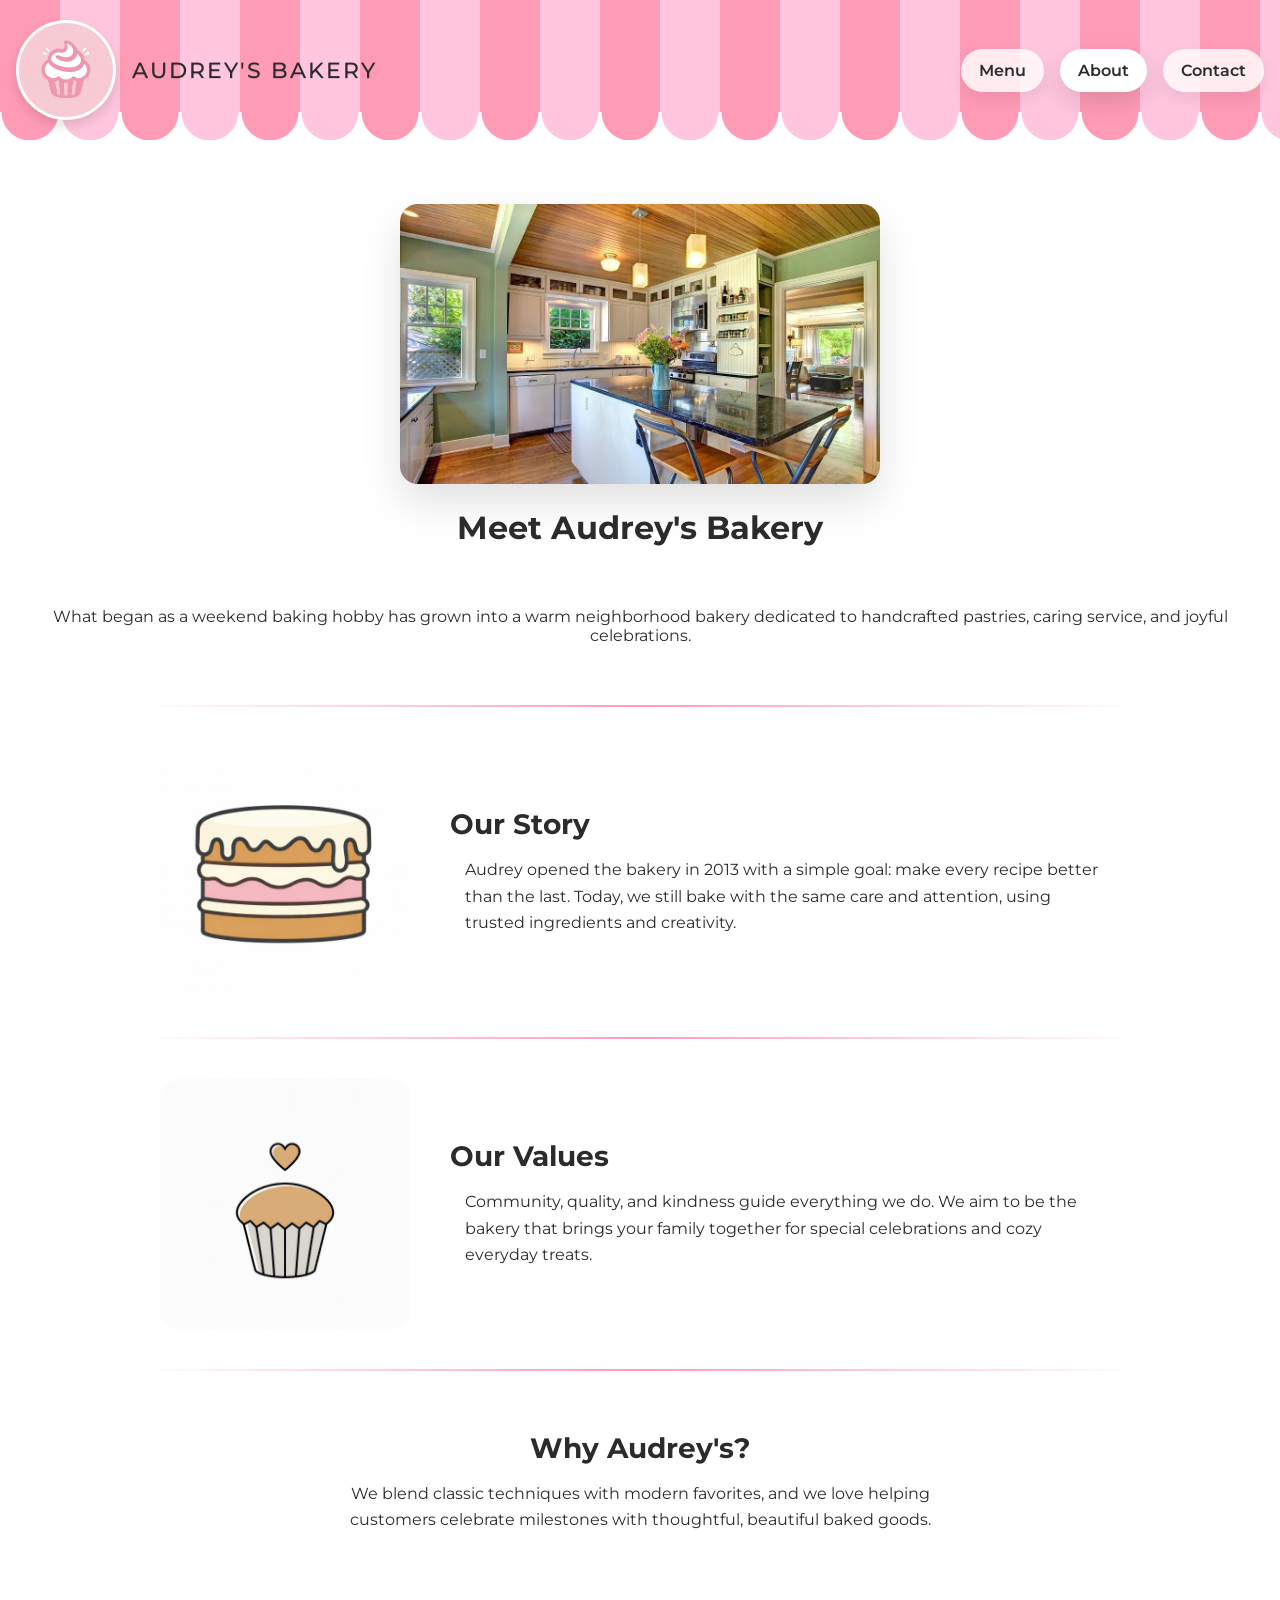
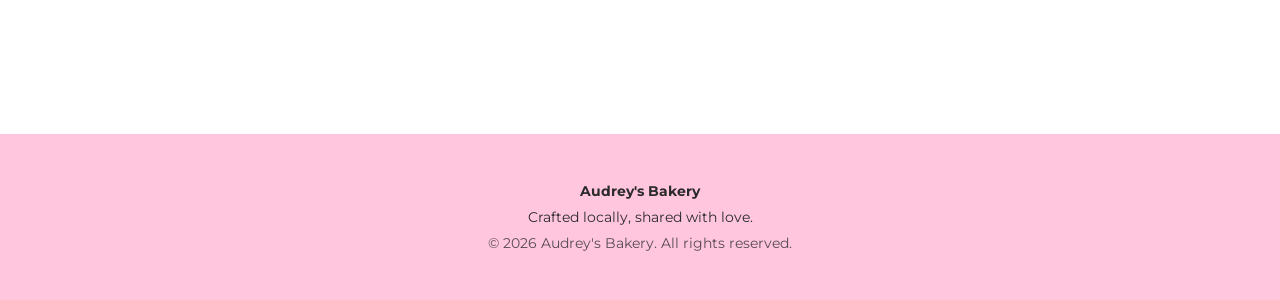
==== about.html @ 123e59bd "Deploy website to GitHub Pages" ====
<!doctype html>
<html lang="en">
<head>
    <meta charset="utf-8" />
    <meta name="viewport" content="width=device-width,initial-scale=1" />
    <title>About | Audrey's Bakery</title>
    <link rel="icon" type="image/png" href="images/logo.png">
    <link rel="preconnect" href="https://fonts.googleapis.com">
    <link rel="preconnect" href="https://fonts.gstatic.com" crossorigin>
    <link href="https://fonts.googleapis.com/css2?family=Bungee&family=Montserrat:ital,wght@0,100..900;1,100..900&display=swap" rel="stylesheet">
    <link rel="stylesheet" href="styles.css">
</head>
<body>
    <a href="index.html" class="home-button" title="Go to Home">Home</a>
    <header class="awning" role="banner" aria-label="Homepage">
        <a href="index.html" class="brand-link" aria-label="Homepage">
            <img src="images/logo-square.png" alt="Audrey's Bakery logo" class="brand-img">
            <div class="logo-text">AUDREY'S BAKERY</div>
        </a>
        <nav class="site-nav" aria-label="Primary">
            <a href="menu.html">Menu</a>
            <a href="about.html" class="active">About</a>
            <a href="contact.html">Contact</a>
        </nav>
    </header>
    <main>
        <img src="images/kitchen.webp" alt="Bakery kitchen" class="hero-image">
        <h1>Meet Audrey's Bakery</h1>
        <div class="content-section">
            <p>What began as a weekend baking hobby has grown into a warm neighborhood bakery dedicated to handcrafted pastries, caring service, and joyful celebrations.</p>
        </div>
        <div class="divider"></div>
        <div class="content-row">
            <img src="images/cake graphic.png" alt="cake">
            <div class="text-block">
                <h2>Our Story</h2>
                <p>Audrey opened the bakery in 2013 with a simple goal: make every recipe better than the last. Today, we still bake with the same care and attention, using trusted ingredients and creativity.</p>
            </div>
        </div>
        <div class="divider"></div>
        <div class="content-row">
            <img src="images/muffin graphic.png" alt="muffin">
            <div class="text-block">
                <h2>Our Values</h2>
                <p>Community, quality, and kindness guide everything we do. We aim to be the bakery that brings your family together for special celebrations and cozy everyday treats.</p>
            </div>
        </div>
        <div class="divider"></div>
        <div class="content-section text-block center-heading">
            <h2>Why Audrey's?</h2>
            <p>We blend classic techniques with modern favorites, and we love helping customers celebrate milestones with thoughtful, beautiful baked goods.</p>
        </div>
    </main>
    <footer class="footer">
        <p><strong>Audrey's Bakery</strong></p>
        <p>Crafted locally, shared with love.</p>
        <p class="small-note">© 2026 Audrey's Bakery. All rights reserved.</p>
    </footer>
</body>
</html>
---- styles.css ----
:root{
    --pink-1:#ff9bb7;
    --pink-2:#ffc6de;
    --page-bg:#ffffff;
    --text:#2b2b2b;
}
*{
    box-sizing:border-box;
}
html,body{
    margin:0;
    padding:0;
    min-height:100%;
    background:var(--page-bg);
    color:var(--text);
    font-family:'Montserrat', system-ui, -apple-system, 'Segoe UI', Roboto, 'Helvetica Neue', Arial, sans-serif;
}
img{
    display:block;
    max-width:100%;
    height:auto;
}
.awning{
    position:relative;
    display:flex;
    align-items:center;
    justify-content:space-between;
    padding:16px;
    text-decoration:none;
    color:inherit;
    min-height:140px;
    width:100%;
    overflow:visible;
    background:repeating-linear-gradient(90deg, var(--pink-1) 0 60px, var(--pink-2) 60px 120px);
    z-index:1001;
}
.awning .brand-link{
    display:flex;
    -webkit-appearance: none;
    appearance: none;
    color: var(--text) !important;
    -webkit-text-fill-color: var(--text) !important;
    -webkit-user-select: none;
    user-select: none;
    align-items:center;
    text-decoration:none;
    color:inherit;
    position:relative;
}
.home-button{
    display:none;
    background:#ffffff !important;
    color:var(--text) !important;
    -webkit-text-fill-color: var(--text) !important;
    z-index:1000;
    background:var(--pink-1);
    color:#000000;
    padding:8px 16px;
    border-radius:8px;
    text-decoration:none;
    font-weight:600;
    font-size:14px;
    transition:background 0.3s ease;
    box-shadow:0 4px 12px rgba(0,0,0,0.15);
}
.home-button:hover{
    background:var(--pink-2);
}
.awning .logo-text{
    position:static;
    margin-left:16px;
    color:#000000;
    font-weight:500;
    letter-spacing:2px;
    font-size:22px;
    text-shadow:0 1px 0 rgba(0,0,0,0.12);
    z-index:999;
    font-family:'Montserrat','Bungee',sans-serif;
    text-align:left;
}
.awning .brand-img{
    position:relative;
    width:100px;
    height:100px;
    border-radius:50%;
    object-fit:cover;
    box-shadow:0 6px 12px rgba(0,0,0,0.12);
    border:3px solid rgba(255,255,255,0.65);
    background:#ffffff;
    z-index:1000;
}
.awning::before{
    content:"";
    position:absolute;
    left:0;
    right:0;
    top:calc(100% - 28px);
    height:56px;
    pointer-events:none;
    background:radial-gradient(circle at 30px 0, transparent 28px, var(--page-bg) 29px);
    background-size:60px 56px;
    background-repeat:repeat-x;
    z-index:1;
}
.site-nav{
    display:flex;
    flex-wrap:wrap;
    align-items:center;
    justify-content:flex-end;
    gap:16px;
    margin:0;
    padding:0;
}
.site-nav a{
    display:inline-flex;
    align-items:center;
    justify-content:center;
    text-decoration:none;
    color:var(--text);
    font-weight:600;
    padding:12px 18px;
    border-radius:999px;
    background:rgba(255,255,255,0.8);
    box-shadow:0 7px 18px rgba(0,0,0,0.08);
    transition:transform 0.2s, background 0.2s, box-shadow 0.2s;
}
.site-nav a:hover,
.site-nav a:focus{
    transform:translateY(-1px);
    background:#ffffff;
}
.site-nav a.active{
    background:#ffffff;
    box-shadow:0 10px 26px rgba(0,0,0,0.12);
}
main{
    padding:40px 16px 80px;
    text-align:center;
    position:relative;
    min-height:520px;
}
.hero-image{
    width:100%;
    max-width:480px;
    height:280px;
    object-fit:cover;
    object-position:center 40%;
    border-radius:18px;
    box-shadow:0 18px 40px rgba(0,0,0,0.12);
    margin:24px auto;
}
.section-title{
    font-size:28px;
    margin:0 0 16px;
}
.content-section{
    margin:60px 0;
}
.content-row{
    display:flex;
    flex-wrap:wrap;
    align-items:center;
    justify-content:center;
    gap:40px;
    margin:0 auto;
    max-width:960px;
}
.content-row img{
    width:100%;
    max-width:250px;
    height:250px;
    border-radius:18px;
    object-fit:contain;
    object-position:center;
    box-shadow:none;
}
.galletes-image {
    object-position: center 40%;
}
.text-block{
    flex:1 1 320px;
    min-width:240px;
    text-align:left;
}
.text-block h2{
    font-size:28px;
    margin:0 0 16px;
}
section p,
.text-block p{
    font-size:16px;
    line-height:1.65;
    margin:0 auto;
    max-width:640px;
}
.center-heading{
    text-align:center;
}
.divider{
    height:2px;
    background:linear-gradient(to right, transparent, var(--pink-1), transparent);
    margin:40px auto;
    width:80%;
}
.footer{
    background:var(--pink-2);
    padding:40px 16px;
    text-align:center;
    margin-top:60px;
}
.footer p{
    margin:8px 0;
    font-size:14px;
}
.card-grid{
    display:grid;
    gap:24px;
    grid-template-columns:repeat(auto-fit, minmax(220px, 1fr));
    margin-top:20px;
}
.card{
    border-radius:20px;
    overflow:hidden;
    background:#ffffff;
    box-shadow:0 18px 35px rgba(0,0,0,0.08);
    text-align:left;
}
.card img{
    width:100%;
    height:200px;
    object-fit:cover;
}
.card-content{
    padding:24px;
}
.card-content h3{
    margin:0 0 12px;
    font-size:22px;
}
.card-content p{
    margin:0;
    font-size:15px;
    line-height:1.6;
}
.menu-list{
    max-width:760px;
    margin:0 auto;
    text-align:left;
}
.menu-toggle{
    width:100%;
    display:flex;
    align-items:center;
    justify-content:space-between;
    gap:12px;
    padding:18px 22px;
    margin:12px 0 0;
    background:#ffffff;
    border:1px solid rgba(43,43,43,0.12);
    border-radius:16px;
    font-size:18px;
    font-weight:700;
    cursor:pointer;
    transition:transform 0.2s ease, box-shadow 0.2s ease, background 0.2s ease;
}
.menu-toggle:hover,
.menu-toggle:focus{
    transform:translateY(-1px);
    box-shadow:0 12px 28px rgba(0,0,0,0.08);
    outline:none;
}
.menu-toggle .arrow{
    transition:transform 0.25s ease;
}
.menu-toggle[aria-expanded="true"] .arrow{
    transform:rotate(180deg);
}
.menu-panel{
    padding:16px 20px 22px;
    margin:0 0 16px;
    border-radius:16px;
    background:rgba(255,255,255,0.95);
    border:1px solid rgba(43,43,43,0.08);
    box-shadow:0 12px 28px rgba(0,0,0,0.04);
}
.menu-item{
    display:flex;
    justify-content:space-between;
    gap:16px;
    padding:10px 0;
    border-bottom:1px solid rgba(43,43,43,0.08);
    font-size:16px;
}
.menu-item:last-child{
    border-bottom:none;
}
.menu-item span{
    display:block;
}
.menu-panel[hidden]{
    display:none;
}

/* Additional explicit states to override mobile browser heuristics that turn tapped text blue */
.menu-toggle:active,
.menu-toggle:focus-visible,
.menu-toggle:focus{
    background:#ffffff !important;
    color:var(--text) !important;
    -webkit-text-fill-color: var(--text) !important;
}
.contact-list{
    list-style:none;
    padding:0;
    margin:20px auto 0;
    max-width:320px;
    text-align:left;
}
.contact-list li{
    margin:12px 0;
}
.contact-form{
    margin:0 auto;
    max-width:520px;
    text-align:left;
}
.contact-form label{
    display:block;
    margin:16px 0 8px;
    font-weight:700;
}
.contact-form input,
.contact-form textarea{
    width:100%;
    border:1px solid rgba(43,43,43,0.18);
    border-radius:16px;
    padding:14px 16px;
    font-size:16px;
    background:#ffffff;
}
.contact-form textarea{
    min-height:140px;
    resize:vertical;
}
.contact-form button{
    width:100%;
    margin-top:18px;
    padding:14px 16px;
    border:none;
    border-radius:16px;
    background:var(--pink-1);
    color:#000;
    font-size:16px;
    font-weight:700;
    cursor:pointer;
    transition:transform 0.2s ease, background 0.2s ease;
}
.contact-form button:hover,
.contact-form button:focus{
    transform:translateY(-1px);
    background:var(--pink-2);
}
.card-content h3{
    margin:0 0 10px;
}
.small-note{
    font-size:14px;
    opacity:0.78;
    margin-top:12px;
}
@media (max-width:720px){
    .awning{
        flex-wrap:wrap;
        align-items:flex-start;
        justify-content:center;
        gap:16px;
        padding:16px;
    }
    .awning .brand-link{
        width:100%;
        justify-content:center;
    }
    .awning .logo-text{
        margin-left:12px;
        font-size:18px;
        text-align:center;
    }
    .awning .brand-img{
        width:80px;
        height:80px;
    }
    .site-nav{
        width:100%;
        justify-content:center;
        gap:12px;
    }
    .site-nav a{
        padding:10px 14px;
        font-size:14px;
    }
    .content-row{
        flex-direction:column;
    }
    .hero-image{
        height:auto;
    }
    /* Prevent blue tap highlight / active background on mobile for dropdown buttons */
    .menu-toggle{
        -webkit-tap-highlight-color: transparent;
        tap-highlight-color: transparent;
        -webkit-touch-callout: none;
        -webkit-user-select: none;
        user-select: none;
    }
    .menu-toggle:active,
    .menu-toggle:focus{
        background:#ffffff;
    }
}
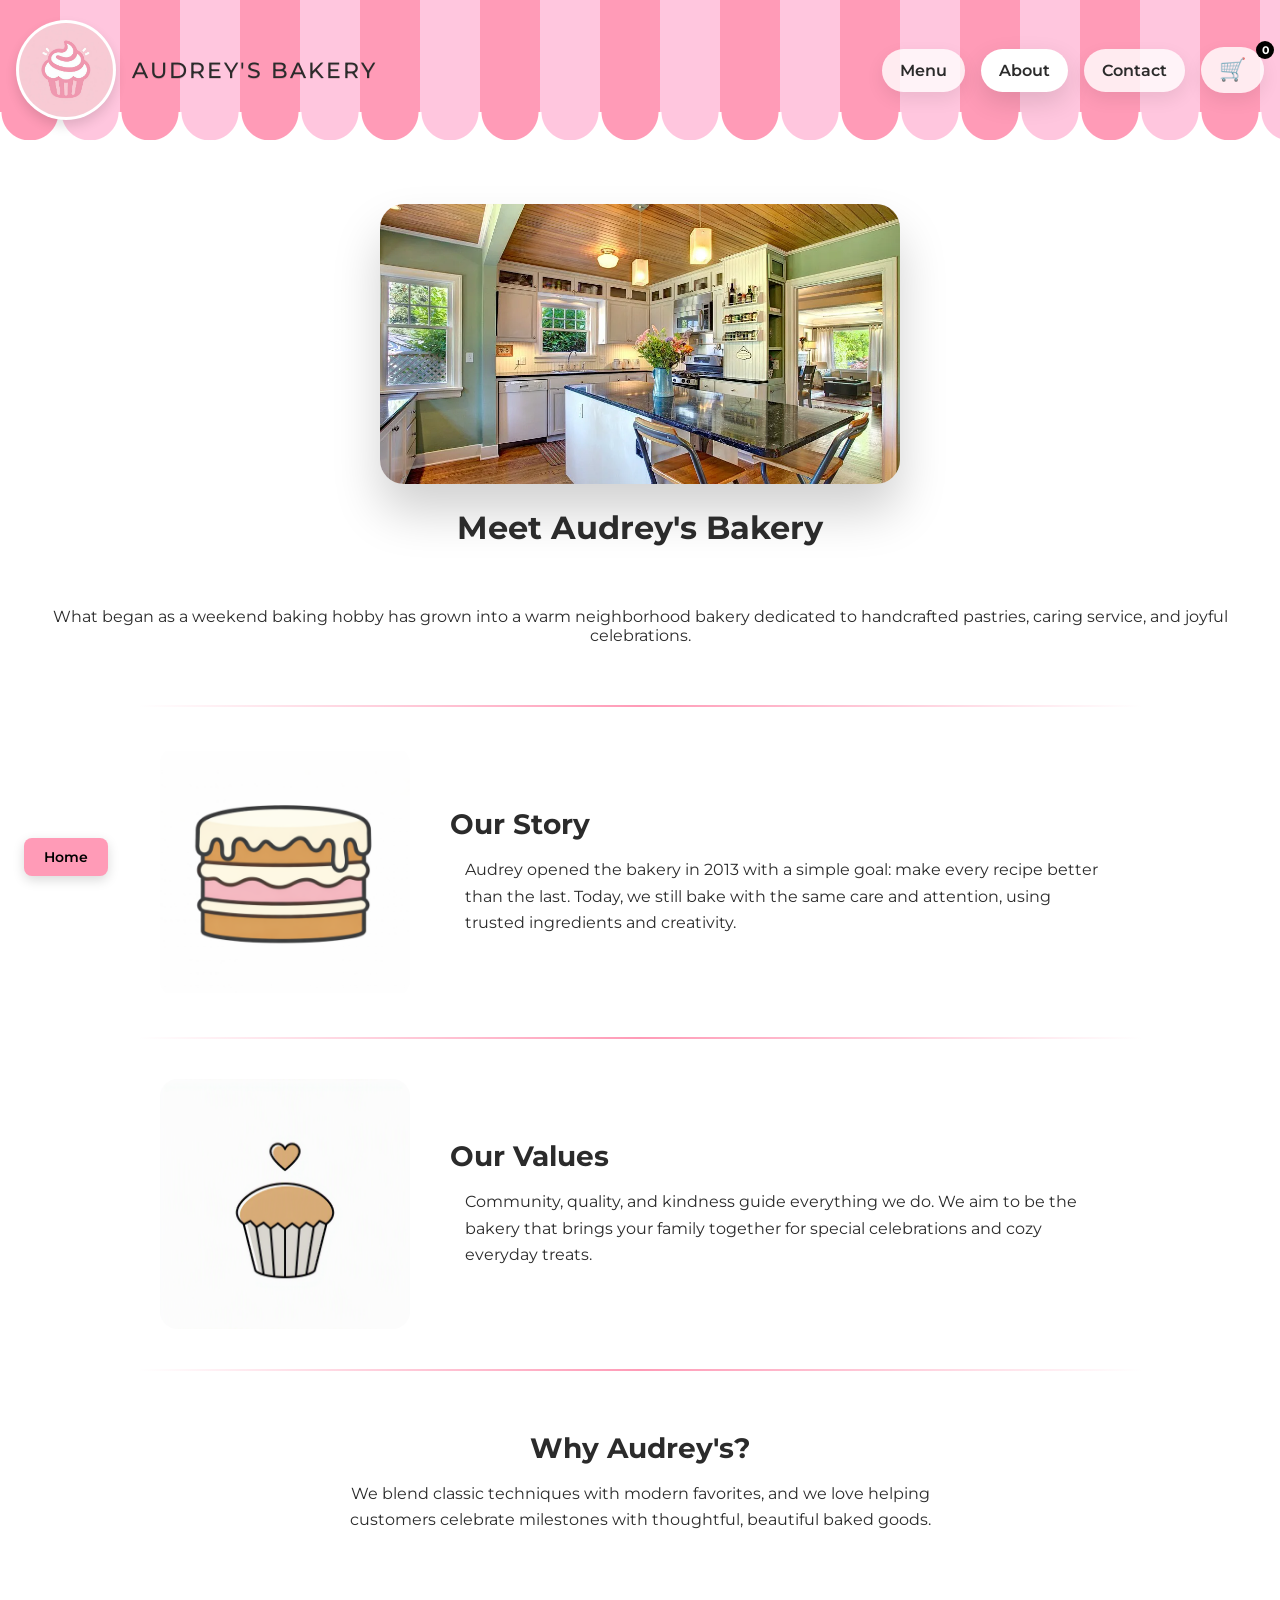
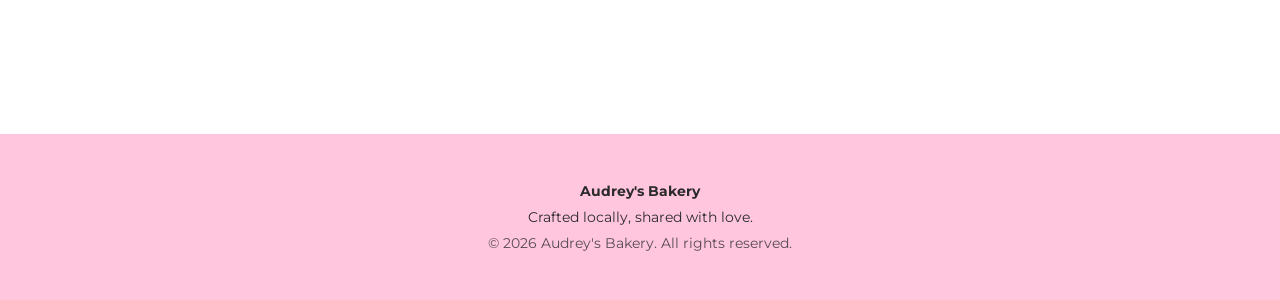
==== commit b9144f76: "cart added" ====
--- a/about.html
+++ b/about.html
@@ -4,7 +4,7 @@
     <meta charset="utf-8" />
     <meta name="viewport" content="width=device-width,initial-scale=1" />
     <title>About | Audrey's Bakery</title>
-    <link rel="icon" type="image/png" href="images/logo.png">
+    <link rel="icon" type="image/png" href="images/logo-square.png">
     <link rel="preconnect" href="https://fonts.googleapis.com">
     <link rel="preconnect" href="https://fonts.gstatic.com" crossorigin>
     <link href="https://fonts.googleapis.com/css2?family=Bungee&family=Montserrat:ital,wght@0,100..900;1,100..900&display=swap" rel="stylesheet">
@@ -21,6 +21,10 @@
             <a href="menu.html">Menu</a>
             <a href="about.html" class="active">About</a>
             <a href="contact.html">Contact</a>
+            <a href="cart.html" class="cart-nav-link">
+                <span class="cart-icon">🛒</span>
+                <span class="cart-badge" id="cartBadge">0</span>
+            </a>
         </nav>
     </header>
     <main>
@@ -56,5 +60,15 @@
         <p>Crafted locally, shared with love.</p>
         <p class="small-note">© 2026 Audrey's Bakery. All rights reserved.</p>
     </footer>
+
+    <script>
+        (function() {
+            var cart = JSON.parse(localStorage.getItem('bakeryCart') || '{}');
+            var total = 0;
+            Object.keys(cart).forEach(function(k) { total += cart[k]; });
+            var badge = document.getElementById('cartBadge');
+            if (badge) badge.textContent = total;
+        })();
+    </script>
 </body>
 </html>
--- a/styles.css
+++ b/styles.css
@@ -11,6 +11,8 @@
     margin:0;
     padding:0;
     min-height:100%;
+    width:100%;
+    overflow-x:hidden;
     background:var(--page-bg);
     color:var(--text);
     font-family:'Montserrat', system-ui, -apple-system, 'Segoe UI', Roboto, 'Helvetica Neue', Arial, sans-serif;
@@ -48,14 +50,13 @@
     position:relative;
 }
 .home-button{
-    display:none;
-    background:#ffffff !important;
-    color:var(--text) !important;
-    -webkit-text-fill-color: var(--text) !important;
+    position:fixed;
+    bottom:24px;
+    left:24px;
     z-index:1000;
     background:var(--pink-1);
     color:#000000;
-    padding:8px 16px;
+    padding:10px 20px;
     border-radius:8px;
     text-decoration:none;
     font-weight:600;
@@ -134,7 +135,7 @@
     box-shadow:0 10px 26px rgba(0,0,0,0.12);
 }
 main{
-    padding:40px 16px 80px;
+    padding:40px 12px 80px;
     text-align:center;
     position:relative;
     min-height:520px;
@@ -242,63 +243,237 @@
     font-size:15px;
     line-height:1.6;
 }
-.menu-list{
-    max-width:760px;
+.menu-graph{
+    display:grid;
+    gap:28px;
+    max-width:1000px;
     margin:0 auto;
-    text-align:left;
-}
-.menu-toggle{
-    width:100%;
-    display:flex;
-    align-items:center;
-    justify-content:space-between;
-    gap:12px;
-    padding:18px 22px;
-    margin:12px 0 0;
-    background:#ffffff;
-    border:1px solid rgba(43,43,43,0.12);
-    border-radius:16px;
-    font-size:18px;
-    font-weight:700;
+    padding:0 8px;
+}
+.menu-group{
+    position:relative;
+}
+.group-card{
+    position:relative;
+    padding:28px 22px;
+    border-radius:34px;
+    border:1px solid rgba(43,43,43,0.08);
+    box-shadow:0 22px 48px rgba(0,0,0,0.08);
+    color:#1f1f1f;
+    width:calc(100% - 56px);
+    max-width:1000px;
+    margin:0 auto;
+}
+.group-card--cookies{
+    background:linear-gradient(135deg, rgba(255,155,183,0.22), rgba(255,198,222,0.4));
+    border-color:rgba(255,155,183,0.35);
+}
+.group-card--pastries{
+    background:linear-gradient(135deg, rgba(255,223,143,0.22), rgba(255,245,200,0.45));
+    border-color:rgba(255,184,86,0.35);
+}
+.group-card--seasonal{
+    background:linear-gradient(135deg, rgba(179,217,255,0.22), rgba(226,239,255,0.5));
+    border-color:rgba(118,170,255,0.35);
+}
+.group-card::after{
+    content:"";
+    position:absolute;
+    top:38px;
+    right:-18px;
+    width:26px;
+    height:26px;
+    background:radial-gradient(circle, rgba(255,255,255,0.6) 0%, rgba(255,255,255,0) 68%);
+    border-radius:50%;
+    pointer-events:none;
+}
+.group-header{
+    display:flex;
+    justify-content:center;
+    margin-bottom:18px;
+}
+.group-badge{
+    display:inline-flex;
+    justify-content:center;
+    align-items:center;
+    padding:12px 20px;
+    border-radius:999px;
+    background:rgba(255,255,255,0.92);
+    color:#000;
+    font-size:1.05rem;
+    font-weight:800;
+    letter-spacing:0.06em;
+    margin:0;
+    width:auto;
+    outline:none;
+
+}
+.slide-btn{
+    position:absolute;
+    top:50%;
+    width:52px;
+    height:52px;
+    border:none;
+    background:transparent;
+    color:#2b2b2b;
+    font-size:1.6rem;
     cursor:pointer;
-    transition:transform 0.2s ease, box-shadow 0.2s ease, background 0.2s ease;
-}
-.menu-toggle:hover,
-.menu-toggle:focus{
-    transform:translateY(-1px);
-    box-shadow:0 12px 28px rgba(0,0,0,0.08);
-    outline:none;
-}
-.menu-toggle .arrow{
-    transition:transform 0.25s ease;
-}
-.menu-toggle[aria-expanded="true"] .arrow{
-    transform:rotate(180deg);
-}
-.menu-panel{
-    padding:16px 20px 22px;
-    margin:0 0 16px;
-    border-radius:16px;
+    transition:transform 0.2s ease;
+    box-shadow:none;
+    transform:translateY(-50%);
+    z-index:2;
+}
+.slide-btn:hover,
+.slide-btn:focus{
+    transform:translateY(-50%) scale(1.05);
+    background:transparent;
+}
+.slide-btn--prev{
+    left:15px;
+}
+.slide-btn--next{
+    right:-15px;
+}
+.item-viewer{
+    position:relative;
+    overflow:visible;
+    width:100%;
+    max-width:none;
+    margin:0 auto;
+    padding:0 70px;
+    box-sizing:border-box;
+}
+.item-window{
+    overflow:hidden;
+    width:100%;
+    max-width:none;
+    margin:0 auto;
+    touch-action: pan-y;
+}
+.item-list{
+    display:flex;
+    gap:14px;
+    justify-content:flex-start;
+    transition:transform 0.4s ease;
+    will-change:transform;
+}
+.item-card{
+    flex:0 0 230px;
+    display:grid;
+    gap:14px;
+    align-items:start;
+    justify-items:center;
+    padding:0 0 20px;
+    min-height:220px;
+    border-radius:28px;
     background:rgba(255,255,255,0.95);
     border:1px solid rgba(43,43,43,0.08);
-    box-shadow:0 12px 28px rgba(0,0,0,0.04);
-}
-.menu-item{
-    display:flex;
-    justify-content:space-between;
-    gap:16px;
-    padding:10px 0;
-    border-bottom:1px solid rgba(43,43,43,0.08);
+    box-shadow:0 12px 26px rgba(0,0,0,0.05);
+    text-align:center;
+    overflow:hidden;
+    cursor:pointer;
+    transition:transform 0.2s ease, box-shadow 0.2s ease;
+}
+.item-card:hover{
+    transform:translateY(-4px);
+    box-shadow:0 16px 36px rgba(0,0,0,0.1);
+}
+.item-card__order-btn{
+    display:inline-block;
+    padding:8px 20px;
+    border-radius:12px;
+    background:var(--pink-1);
+    color:#000;
+    font-size:13px;
+    font-weight:700;
+    text-decoration:none;
+    transition:transform 0.2s ease, background 0.2s ease;
+    margin-bottom:4px;
+}
+.item-card__order-btn:hover,
+.item-card__order-btn:focus{
+    transform:translateY(-1px);
+    background:var(--pink-2);
+}
+.readonly-field{
+    background:#f5f0f3;
+    cursor:default;
+}
+.item-logo{
+    width:100%;
+    margin:0;
+    height:160px;
+    object-fit:cover;
+    object-position:center top;
+    border-radius:28px 28px 0 0;
+}
+.item-logo--sugar{
+    object-position:center 36%;
+}
+.item-logo--donuts{
+    object-position:center 60%;
+}
+.item-logo--bundt{
+    object-position:center 60%;
+}
+.item-logo--muffins{
+    object-position:right 50%;
+}
+.item-logo--cheesecake{
+    object-position:center 60%;
+}
+.item-logo--bananabread{
+    object-position:center 60%;
+}
+.item-logo--minipies{
+    object-position:center 30%;
+}
+.item-logo--pizzelles{
+    object-position:center 60%;
+}
+.item-logo--galletes{
+    object-position:center 60%;
+}
+.item-logo--cakepops{
+    object-position:center 60%;
+}
+.item-logo--lemoncrinkle{
+    object-position:center 60%;
+}
+.item-name{
+    font-weight:500;
     font-size:16px;
-}
-.menu-item:last-child{
-    border-bottom:none;
-}
-.menu-item span{
-    display:block;
-}
-.menu-panel[hidden]{
-    display:none;
+    line-height:1.4;
+    max-width:180px;
+    padding:0 6px;
+}
+@media (max-width:920px){
+    .menu-group{
+        grid-template-columns:1fr;
+    }
+    .menu-group::before{
+        display:none;
+    }
+    .menu-graph{
+        max-width:800px;
+    }
+    .group-card{
+        width:calc(100% - 48px);
+        max-width:800px;
+        padding:24px 18px;
+    }
+    .group-card::after{
+        display:none;
+    }
+    .item-viewer{
+        padding:0 50px;
+    }
+    .slide-btn--prev{
+        left:-30px;
+    }
+    .slide-btn--next{
+        right:-30px;
+    }
 }
 
 /* Additional explicit states to override mobile browser heuristics that turn tapped text blue */
@@ -360,6 +535,155 @@
     transform:translateY(-1px);
     background:var(--pink-2);
 }
+.menu-link-button{
+    display:inline-block;
+    margin-top:16px;
+    padding:14px 32px;
+    border-radius:16px;
+    background:var(--pink-1);
+    color:#000;
+    font-size:16px;
+    font-weight:700;
+    text-decoration:none;
+    transition:transform 0.2s ease, background 0.2s ease;
+}
+.menu-link-button:hover,
+.menu-link-button:focus{
+    transform:translateY(-1px);
+    background:var(--pink-2);
+}
+.card-content h3{
+    margin:0 0 10px;
+}
+.hero-banner{
+    display:grid;
+    grid-template-columns:minmax(0,1fr) minmax(320px,540px);
+    align-items:center;
+    gap:40px;
+    max-width:1120px;
+    margin:0 auto 48px;
+    padding:24px 0;
+    position:relative;
+}
+.hero-banner::before{
+    content:"";
+    position:absolute;
+    width:420px;
+    height:420px;
+    border-radius:50%;
+    background:radial-gradient(circle, rgba(255,155,183,0.24), rgba(255,198,222,0.02));
+    top:-80px;
+    right:-120px;
+    pointer-events:none;
+    z-index:0;
+}
+.hero-copy{
+    position:relative;
+    z-index:1;
+    text-align:left;
+}
+.eyebrow{
+    display:inline-flex;
+    padding:10px 16px;
+    border-radius:999px;
+    background:rgba(255,155,183,0.18);
+    color:#1f1f1f;
+    font-weight:800;
+    letter-spacing:0.16em;
+    text-transform:uppercase;
+    font-size:0.78rem;
+    margin-bottom:20px;
+}
+.hero-copy h1{
+    margin:0 0 24px;
+    font-size:clamp(3.2rem, 5vw, 4.8rem);
+    line-height:0.95;
+    letter-spacing:0.16em;
+    max-width:11ch;
+}
+.hero-text{
+    margin:0 0 28px;
+    font-size:1.05rem;
+    line-height:1.8;
+    color:#3b3b3b;
+    max-width:560px;
+}
+.hero-actions{
+    display:flex;
+    flex-wrap:wrap;
+    gap:16px;
+    align-items:center;
+}
+.hero-button{
+    display:inline-flex;
+    align-items:center;
+    justify-content:center;
+    padding:16px 24px;
+    border-radius:999px;
+    background:var(--pink-1);
+    color:#000;
+    font-weight:700;
+    text-decoration:none;
+    box-shadow:0 20px 50px rgba(255,155,183,0.18);
+    transition:transform 0.2s ease, background 0.2s ease;
+}
+.hero-button:hover,
+.hero-button:focus{
+    transform:translateY(-2px);
+    background:var(--pink-2);
+}
+.hero-link{
+    color:var(--text);
+    text-decoration:none;
+    font-weight:700;
+}
+.hero-media{
+    position:relative;
+    z-index:1;
+}
+.hero-image{
+    width:100%;
+    max-width:520px;
+    border-radius:24px;
+    object-fit:cover;
+    object-position:center 40%;
+    box-shadow:0 28px 48px rgba(0,0,0,0.18);
+}
+.section-grid{
+    display:grid;
+    gap:20px;
+    grid-template-columns:repeat(auto-fit,minmax(240px,1fr));
+    margin-top:32px;
+}
+.feature-card{
+    padding:28px 26px;
+    border-radius:28px;
+    border:1px solid rgba(43,43,43,0.08);
+    background:#ffffff;
+    box-shadow:none;
+    min-height:220px;
+}
+.feature-card h3{
+    margin:0 0 14px;
+    font-size:1.2rem;
+}
+.feature-card p{
+    margin:0;
+    color:#3e3e3e;
+    line-height:1.7;
+}
+.feature-card--soft{
+    background:linear-gradient(135deg, rgba(255,198,222,0.35), rgba(255,245,255,0.8));
+    border-color:rgba(255,155,183,0.22);
+}
+.feature-card--cream{
+    background:linear-gradient(135deg, rgba(255,239,195,0.35), rgba(255,255,255,0.9));
+    border-color:rgba(255,206,143,0.25);
+}
+.feature-card--cool{
+    background:linear-gradient(135deg, rgba(205,228,255,0.35), rgba(245,252,255,0.9));
+    border-color:rgba(118,170,255,0.22);
+}
 .card-content h3{
     margin:0 0 10px;
 }
@@ -401,6 +725,63 @@
     .content-row{
         flex-direction:column;
     }
+    .hero-banner{
+        grid-template-columns:1fr;
+        text-align:center;
+    }
+    .hero-copy{
+        align-items:center;
+    }
+    .hero-copy h1{
+        margin-left:auto;
+        margin-right:auto;
+    }
+    .hero-actions{
+        justify-content:center;
+    }
+    .menu-graph{
+        max-width:90vw;
+    }
+    .group-card{
+        width:calc(100% - 32px);
+        max-width:90vw;
+        padding:20px 16px;
+    }
+    .item-viewer{
+        padding:0 45px;
+    }
+    .item-card{
+        flex:0 0 180px;
+        min-height:180px;
+    }
+    .slide-btn{
+        width:40px;
+        height:40px;
+        font-size:1.2rem;
+    }
+    .slide-btn--prev{
+        left:-28px;
+    }
+    .slide-btn--next{
+        right:-28px;
+    }
+    .item-logo{
+        height:140px;
+    }
+    .item-name{
+        font-size:14px;
+    }
+    .slide-btn{
+        width:44px;
+        height:44px;
+        font-size:1.4rem;
+    }
+    .slide-btn--prev{
+        left:0;
+    }
+    .slide-btn--next{
+        right:0;
+    }
     .hero-image{
         height:auto;
     }
@@ -408,7 +789,7 @@
     .menu-toggle{
         -webkit-tap-highlight-color: transparent;
         tap-highlight-color: transparent;
-        -webkit-touch-callout: none;
+        -webkit-touch-callout: none; 
         -webkit-user-select: none;
         user-select: none;
     }
@@ -417,3 +798,241 @@
         background:#ffffff;
     }
 }
+
+/* Item detail modal */
+.item-modal-overlay{
+    position:fixed;
+    inset:0;
+    background:rgba(0,0,0,0.45);
+    display:flex;
+    align-items:center;
+    justify-content:center;
+    z-index:2000;
+    opacity:0;
+    pointer-events:none;
+    transition:opacity 0.3s ease;
+}
+.item-modal-overlay.active{
+    opacity:1;
+    pointer-events:auto;
+}
+.item-modal{
+    background:#ffffff;
+    border-radius:28px;
+    padding:32px 28px 28px;
+    max-width:380px;
+    width:90%;
+    text-align:center;
+    box-shadow:0 20px 50px rgba(0,0,0,0.18);
+    transform:scale(0.9);
+    transition:transform 0.3s ease;
+    position:relative;
+}
+.item-modal-overlay.active .item-modal{
+    transform:scale(1);
+}
+.item-modal__close{
+    position:absolute;
+    top:12px;
+    right:16px;
+    background:none;
+    border:none;
+    font-size:24px;
+    cursor:pointer;
+    color:var(--text);
+    line-height:1;
+}
+.item-modal__image{
+    width:100%;
+    height:200px;
+    object-fit:cover;
+    border-radius:16px;
+    margin-bottom:16px;
+}
+.item-modal__name{
+    font-size:22px;
+    font-weight:700;
+    margin-bottom:8px;
+    color:var(--text);
+}
+.item-modal__category{
+    font-size:14px;
+    color:var(--pink-1);
+    font-weight:600;
+    text-transform:uppercase;
+    letter-spacing:1px;
+    margin-bottom:16px;
+}
+.item-modal__desc{
+    font-size:15px;
+    line-height:1.6;
+    color:#555;
+    margin-bottom:24px;
+}
+.item-modal__order-btn{
+    display:inline-block;
+    background:var(--pink-1);
+    color:#000000;
+    padding:12px 32px;
+    border-radius:12px;
+    text-decoration:none;
+    font-weight:700;
+    font-size:15px;
+    transition:background 0.3s ease;
+}
+.item-modal__order-btn:hover{
+    background:var(--pink-2);
+}
+
+/* ─── Cart Navigation ─── */
+.cart-nav-link{
+    position:relative;
+    display:inline-flex;
+    align-items:center;
+    text-decoration:none;
+    color:inherit;
+    cursor:pointer;
+}
+.cart-icon{
+    font-size:22px;
+    line-height:1;
+}
+.cart-badge{
+    position:absolute;
+    top:-6px;
+    right:-10px;
+    background:#000;
+    color:#fff;
+    font-size:11px;
+    font-weight:700;
+    min-width:18px;
+    height:18px;
+    border-radius:9px;
+    display:flex;
+    align-items:center;
+    justify-content:center;
+    padding:0 4px;
+}
+
+/* ─── Add to Cart Button on Menu Cards ─── */
+.item-card__add-btn{
+    display:inline-block;
+    padding:8px 20px;
+    border-radius:12px;
+    border:none;
+    background:var(--pink-1);
+    color:#000;
+    font-size:13px;
+    font-weight:700;
+    cursor:pointer;
+    transition:transform 0.2s ease, background 0.2s ease;
+    margin-bottom:4px;
+    font-family:inherit;
+}
+.item-card__add-btn:hover,
+.item-card__add-btn:focus{
+    transform:translateY(-1px);
+    background:var(--pink-2);
+}
+
+/* ─── Cart Page ─── */
+.cart-items-grid{
+    display:grid;
+    grid-template-columns:repeat(auto-fill, minmax(260px, 1fr));
+    gap:24px;
+    max-width:960px;
+    margin:0 auto;
+    padding:0 16px;
+}
+.cart-item-card{
+    display:flex;
+    gap:16px;
+    align-items:center;
+    background:#fff;
+    border:1px solid rgba(43,43,43,0.08);
+    border-radius:20px;
+    padding:16px;
+    box-shadow:0 8px 20px rgba(0,0,0,0.05);
+}
+.cart-item-img{
+    width:72px;
+    height:72px;
+    border-radius:14px;
+    object-fit:cover;
+    flex-shrink:0;
+}
+.cart-item-info{
+    display:flex;
+    flex-direction:column;
+    gap:10px;
+    flex:1;
+    min-width:0;
+}
+.cart-item-name{
+    font-weight:700;
+    font-size:15px;
+    color:var(--text);
+}
+.cart-item-controls{
+    display:flex;
+    align-items:center;
+    gap:8px;
+}
+.qty-btn{
+    width:30px;
+    height:30px;
+    border-radius:50%;
+    border:1px solid var(--pink-1);
+    background:#fff;
+    font-size:18px;
+    font-weight:700;
+    cursor:pointer;
+    display:flex;
+    align-items:center;
+    justify-content:center;
+    color:var(--text);
+    transition:background 0.2s ease;
+    line-height:1;
+}
+.qty-btn:hover{
+    background:var(--pink-1);
+}
+.qty-display{
+    font-weight:700;
+    font-size:16px;
+    min-width:24px;
+    text-align:center;
+}
+.cart-remove-btn{
+    margin-left:auto;
+    background:none;
+    border:none;
+    color:#c0392b;
+    font-size:13px;
+    font-weight:600;
+    cursor:pointer;
+    text-decoration:underline;
+    font-family:inherit;
+}
+.cart-remove-btn:hover{
+    color:#e74c3c;
+}
+.cart-continue{
+    text-align:center;
+    padding:24px 16px 0;
+}
+.continue-link{
+    color:var(--pink-1);
+    font-weight:600;
+    text-decoration:none;
+    font-size:15px;
+    transition:color 0.2s ease;
+}
+.continue-link:hover{
+    color:var(--text);
+}
+
+.readonly-field{
+    background:#f5f0f3;
+    cursor:default;
+}
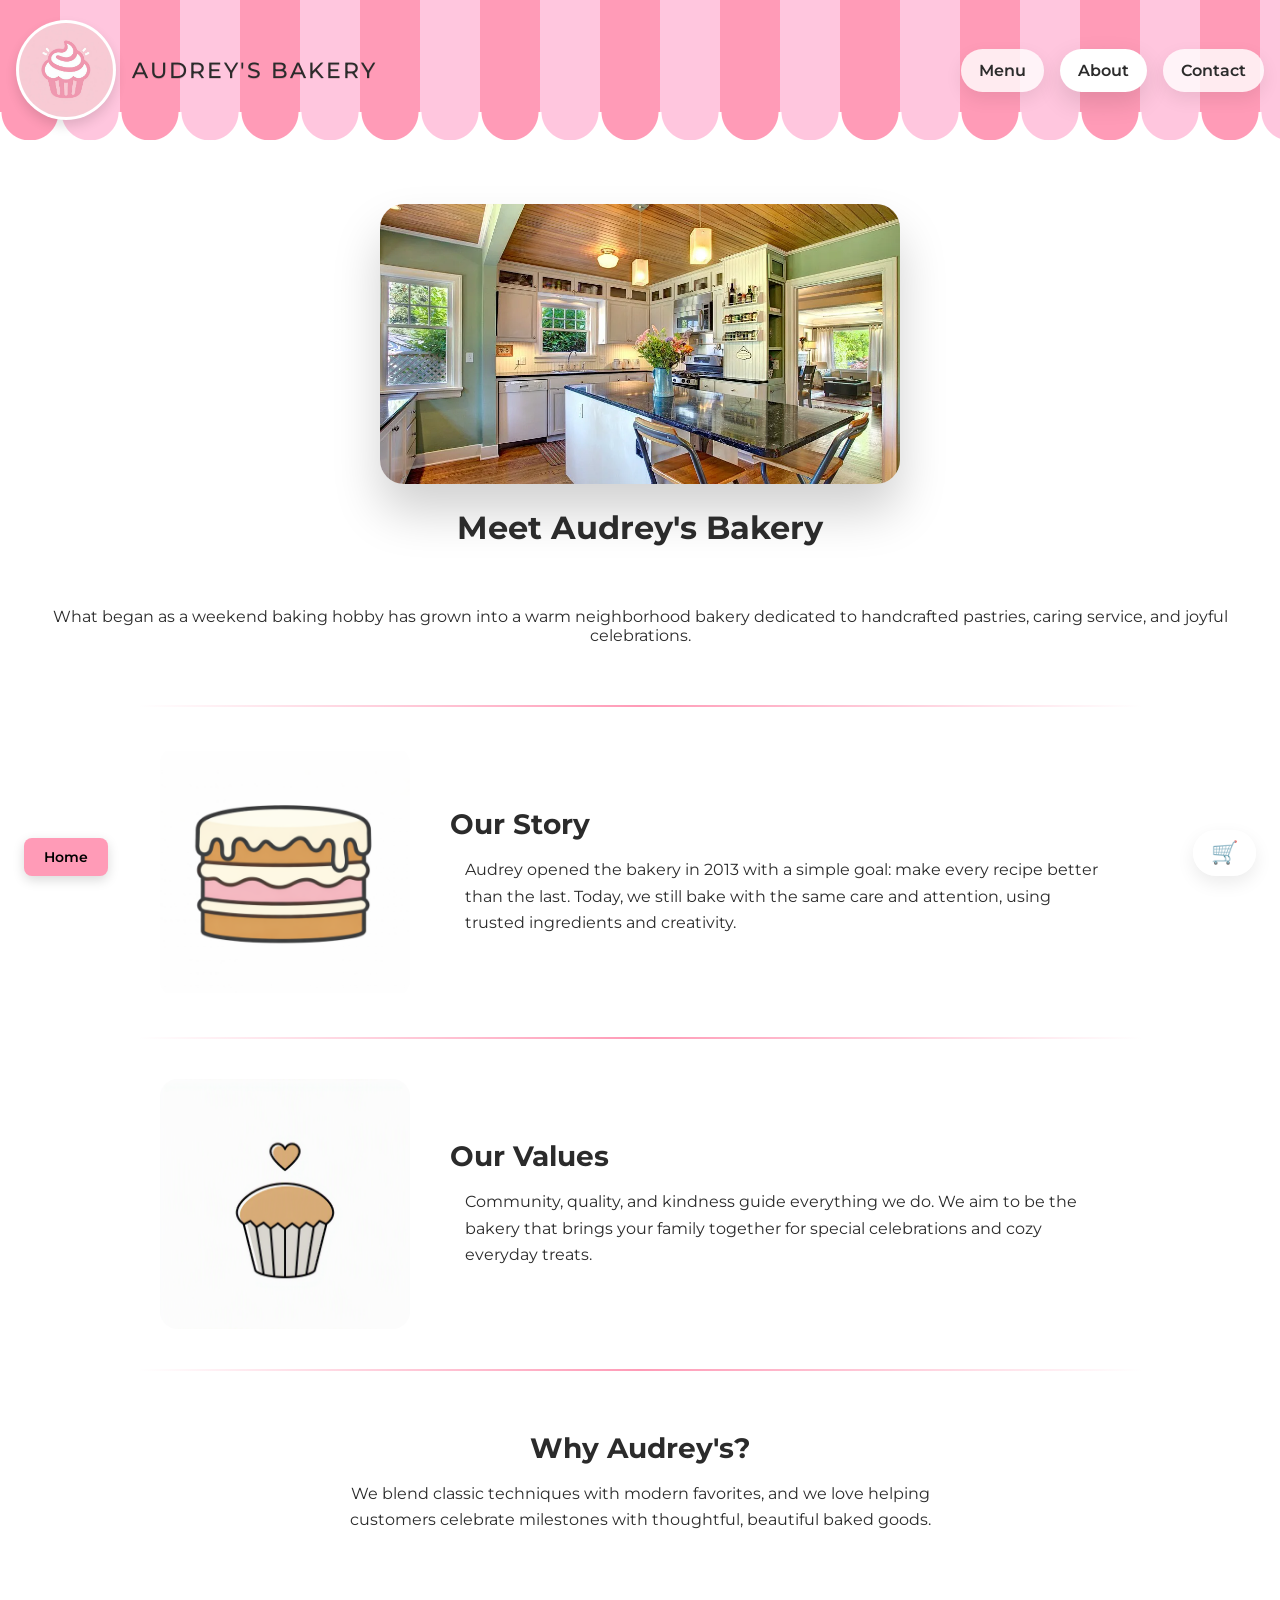
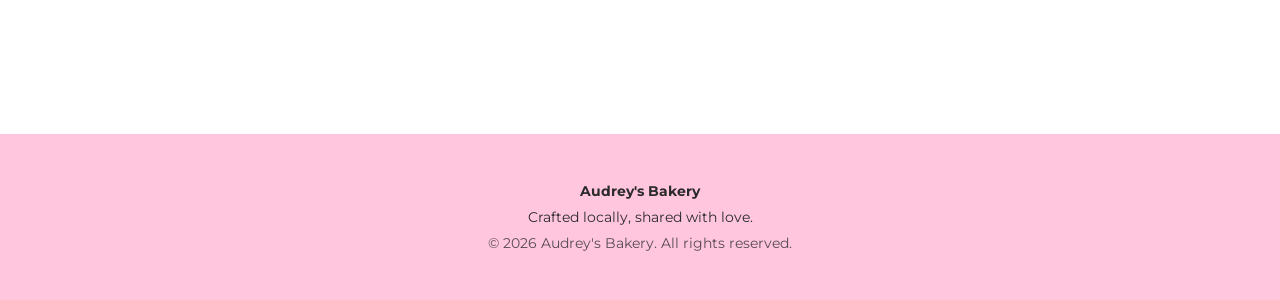
==== commit 68bc5318: "edits" ====
--- a/about.html
+++ b/about.html
@@ -67,7 +67,10 @@
             var total = 0;
             Object.keys(cart).forEach(function(k) { total += cart[k]; });
             var badge = document.getElementById('cartBadge');
-            if (badge) badge.textContent = total;
+            if (badge) {
+                badge.textContent = '';
+                badge.classList.toggle('show', total > 0);
+            }
         })();
     </script>
 </body>
--- a/styles.css
+++ b/styles.css
@@ -886,12 +886,22 @@
 
 /* ─── Cart Navigation ─── */
 .cart-nav-link{
-    position:relative;
+    position:fixed;
+    bottom:24px;
+    right:24px;
+    z-index:9999;
     display:inline-flex;
     align-items:center;
     text-decoration:none;
-    color:inherit;
+    color:#fff;
     cursor:pointer;
+    background:#e91e8c;
+    border-radius:50px;
+    padding:12px 18px;
+    transition:transform 0.2s ease;
+}
+.cart-nav-link:hover{
+    transform:scale(1.05);
 }
 .cart-icon{
     font-size:22px;
@@ -899,19 +909,17 @@
 }
 .cart-badge{
     position:absolute;
-    top:-6px;
-    right:-10px;
-    background:#000;
-    color:#fff;
-    font-size:11px;
-    font-weight:700;
-    min-width:18px;
-    height:18px;
-    border-radius:9px;
-    display:flex;
-    align-items:center;
-    justify-content:center;
-    padding:0 4px;
+    top:2px;
+    right:2px;
+    background:var(--pink-1);
+    width:14px;
+    height:14px;
+    border-radius:50%;
+    padding:0;
+    display:none;
+}
+.cart-badge.show{
+    display:block;
 }
 
 /* ─── Add to Cart Button on Menu Cards ─── */
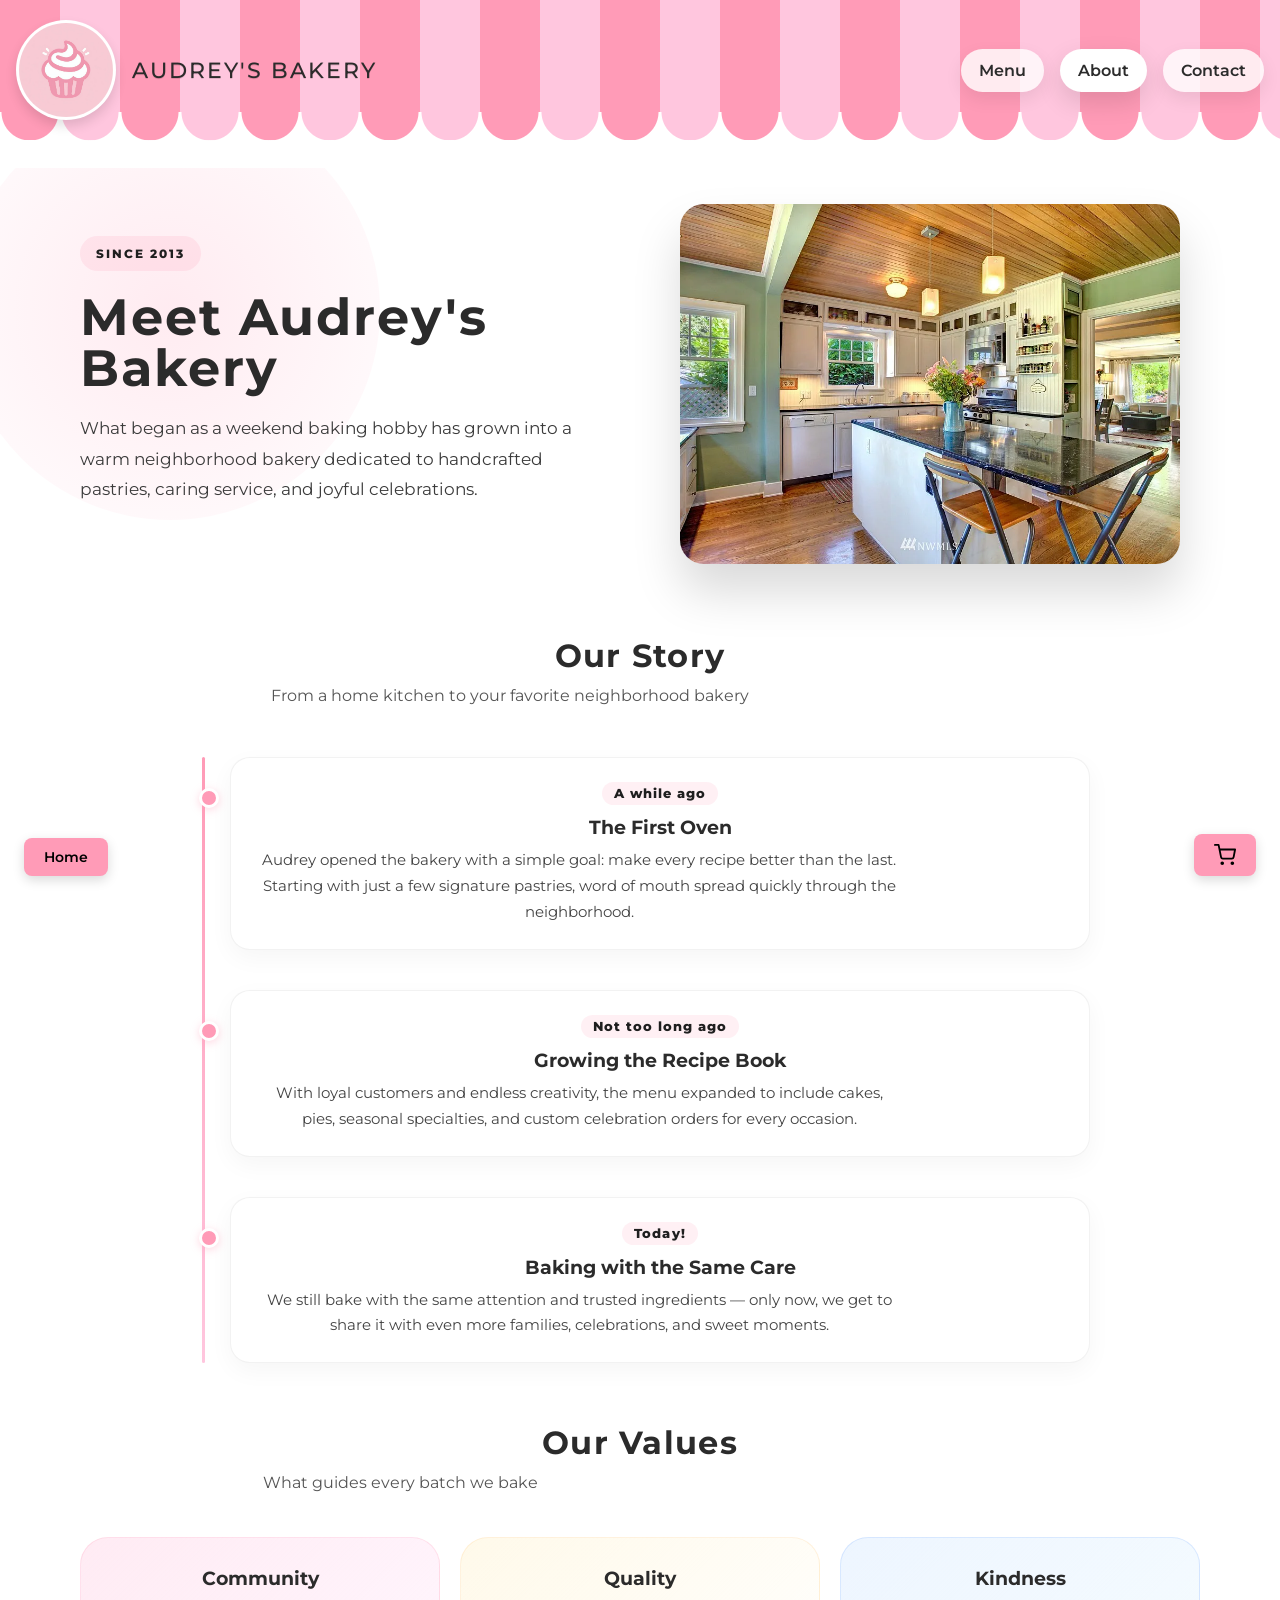
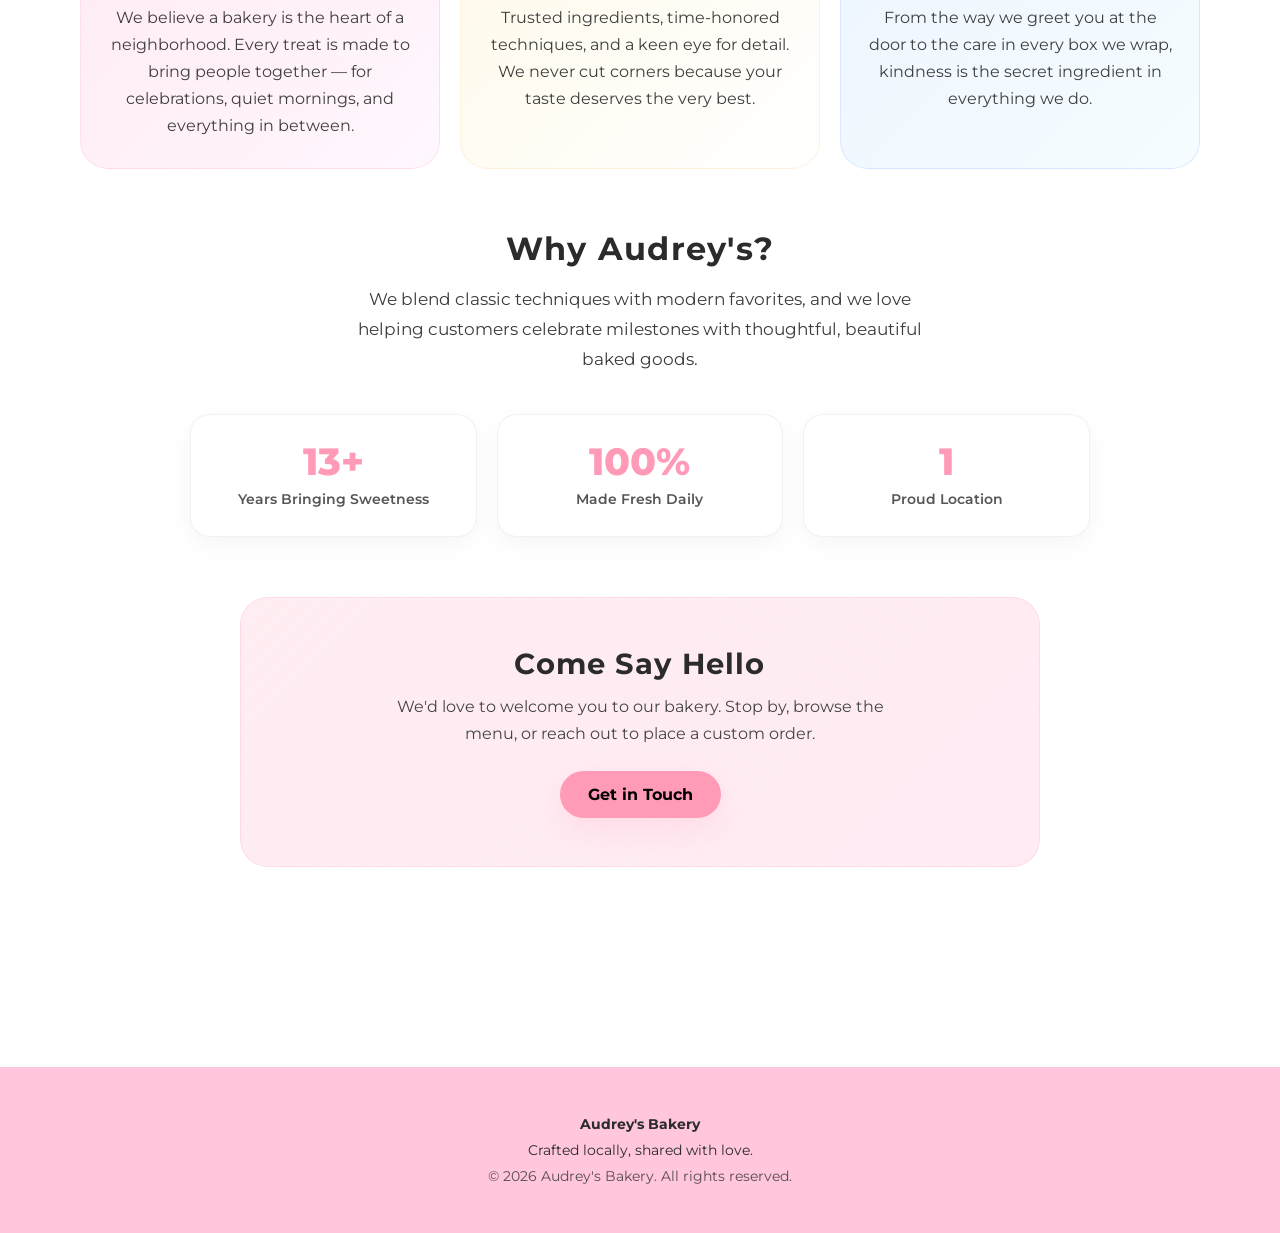
==== commit 162cb3f3: "Menu makeover" ====
--- a/about.html
+++ b/about.html
@@ -9,9 +9,284 @@
     <link rel="preconnect" href="https://fonts.gstatic.com" crossorigin>
     <link href="https://fonts.googleapis.com/css2?family=Bungee&family=Montserrat:ital,wght@0,100..900;1,100..900&display=swap" rel="stylesheet">
     <link rel="stylesheet" href="styles.css">
+    <style>
+        /* ── About Page Styles ── */
+        .section-heading p {
+            text-align: center;
+        }
+        .about-hero {
+            display: grid;
+            grid-template-columns: minmax(0, 1fr) minmax(300px, 520px);
+            align-items: center;
+            gap: 40px;
+            max-width: 1120px;
+            margin: 0 auto 48px;
+            padding: 24px 0;
+            position: relative;
+        }
+        .about-hero::before {
+            content: "";
+            position: absolute;
+            width: 420px;
+            height: 420px;
+            border-radius: 50%;
+            background: radial-gradient(circle, rgba(255,155,183,0.2), rgba(255,198,222,0.02));
+            top: -80px;
+            left: -120px;
+            pointer-events: none;
+            z-index: 0;
+        }
+        .about-hero-copy {
+            position: relative;
+            z-index: 1;
+            text-align: left;
+        }
+        .about-hero-copy h1 {
+            margin: 0 0 20px;
+            font-size: clamp(2.4rem, 4vw, 3.6rem);
+            line-height: 1;
+            letter-spacing: 0.04em;
+        }
+        .about-hero-copy p {
+            margin: 0 0 28px;
+            font-size: 1.05rem;
+            line-height: 1.8;
+            color: #3b3b3b;
+            max-width: 520px;
+        }
+        .about-hero-image {
+            width: 100%;
+            max-width: 500px;
+            height: 360px;
+            object-fit: cover;
+            object-position: center 40%;
+            border-radius: 24px;
+            box-shadow: 0 28px 48px rgba(0,0,0,0.15);
+            position: relative;
+            z-index: 1;
+        }
+
+        /* Story Timeline */
+        .story-section {
+            max-width: 900px;
+            margin: 0 auto 60px;
+        }
+        .story-section .section-heading {
+            text-align: center;
+            margin-bottom: 48px;
+        }
+        .story-section .section-heading h2 {
+            font-size: 2rem;
+            margin: 0 0 8px;
+            letter-spacing: 0.04em;
+        }
+        .story-section .section-heading p {
+            font-size: 1rem;
+            color: #555;
+            margin: 0;
+            text-align: center;
+        }
+        .timeline {
+            position: relative;
+            padding-left: 40px;
+        }
+        .timeline::before {
+            content: "";
+            position: absolute;
+            left: 12px;
+            top: 0;
+            bottom: 0;
+            width: 3px;
+            background: linear-gradient(to bottom, var(--pink-1), var(--pink-2));
+            border-radius: 2px;
+        }
+        .timeline-item {
+            position: relative;
+            margin-bottom: 40px;
+            padding: 24px 28px;
+            border-radius: 20px;
+            background: #ffffff;
+            border: 1px solid rgba(43,43,43,0.06);
+            box-shadow: 0 8px 24px rgba(0,0,0,0.04);
+        }
+        .timeline-item::before {
+            content: "";
+            position: absolute;
+            left: -32px;
+            top: 30px;
+            width: 14px;
+            height: 14px;
+            border-radius: 50%;
+            background: var(--pink-1);
+            border: 3px solid #fff;
+            box-shadow: 0 2px 8px rgba(255,155,183,0.4);
+        }
+        .timeline-item .year {
+            display: inline-block;
+            padding: 4px 12px;
+            border-radius: 999px;
+            background: rgba(255,155,183,0.15);
+            color: #1f1f1f;
+            font-weight: 800;
+            font-size: 0.8rem;
+            letter-spacing: 0.08em;
+            margin-bottom: 10px;
+        }
+        .timeline-item h3 {
+            margin: 0 0 8px;
+            font-size: 1.2rem;
+        }
+        .timeline-item p {
+            margin: 0;
+            font-size: 0.95rem;
+            line-height: 1.7;
+            color: #444;
+        }
+
+        /* Values Grid */
+        .values-section {
+            max-width: 1120px;
+            margin: 0 auto 60px;
+        }
+        .values-section .section-heading {
+            text-align: center;
+            margin-bottom: 40px;
+        }
+        .values-section .section-heading h2 {
+            font-size: 2rem;
+            margin: 0 0 8px;
+            letter-spacing: 0.04em;
+        }
+        .values-section .section-heading p {
+            font-size: 1rem;
+            color: #555;
+            margin: 0;
+            text-align: center;
+        }
+
+        /* Why Audrey's Section */
+        .why-section {
+            max-width: 900px;
+            margin: 0 auto 60px;
+            text-align: center;
+        }
+        .why-section .section-heading h2 {
+            font-size: 2rem;
+            margin: 0 0 16px;
+            letter-spacing: 0.04em;
+        }
+        .why-section .section-heading p {
+            font-size: 1.05rem;
+            line-height: 1.8;
+            color: #3b3b3b;
+            max-width: 600px;
+            margin: 0 auto;
+            text-align: center;
+        }
+        .why-stats {
+            display: grid;
+            grid-template-columns: repeat(auto-fit, minmax(180px, 1fr));
+            gap: 20px;
+            margin-top: 40px;
+        }
+        .stat-card {
+            padding: 28px 20px;
+            border-radius: 20px;
+            background: #fff;
+            border: 1px solid rgba(43,43,43,0.06);
+            box-shadow: 0 8px 24px rgba(0,0,0,0.04);
+        }
+        .stat-card .stat-number {
+            font-size: 2.4rem;
+            font-weight: 800;
+            color: var(--pink-1);
+            line-height: 1;
+            margin-bottom: 8px;
+        }
+        .stat-card .stat-label {
+            font-size: 0.9rem;
+            color: #555;
+            font-weight: 600;
+        }
+
+        /* CTA Banner */
+        .about-cta {
+            max-width: 800px;
+            margin: 0 auto 60px;
+            padding: 48px 32px;
+            border-radius: 28px;
+            background: linear-gradient(135deg, rgba(255,155,183,0.18), rgba(255,198,222,0.35));
+            border: 1px solid rgba(255,155,183,0.22);
+            text-align: center;
+        }
+        .about-cta h2 {
+            font-size: 1.8rem;
+            margin: 0 0 12px;
+            letter-spacing: 0.04em;
+        }
+        .about-cta p {
+            font-size: 1rem;
+            line-height: 1.7;
+            color: #444;
+            margin: 0 0 24px;
+            max-width: 500px;
+            margin-left: auto;
+            margin-right: auto;
+        }
+        .about-cta .hero-button {
+            display: inline-flex;
+            align-items: center;
+            justify-content: center;
+            padding: 14px 28px;
+            border-radius: 999px;
+            background: var(--pink-1);
+            color: #000;
+            font-weight: 700;
+            text-decoration: none;
+            box-shadow: 0 12px 30px rgba(255,155,183,0.2);
+            transition: transform 0.2s ease, background 0.2s ease;
+        }
+        .about-cta .hero-button:hover,
+        .about-cta .hero-button:focus {
+            transform: translateY(-2px);
+            background: var(--pink-2);
+        }
+
+        @media (max-width: 720px) {
+            .about-hero {
+                grid-template-columns: 1fr;
+                text-align: center;
+                gap: 24px;
+            }
+            .about-hero-copy {
+                text-align: center;
+            }
+            .about-hero-copy p {
+                margin-left: auto;
+                margin-right: auto;
+            }
+            .about-hero-image {
+                height: 240px;
+                max-width: 100%;
+            }
+            .timeline {
+                padding-left: 32px;
+            }
+            .timeline-item {
+                padding: 20px 20px;
+            }
+            .stat-card .stat-number {
+                font-size: 2rem;
+            }
+        }
+    </style>
 </head>
 <body>
     <a href="index.html" class="home-button" title="Go to Home">Home</a>
+    <a href="cart.html" class="cart-button" title="Go to Cart">
+        <svg width="22" height="22" viewBox="0 0 24 24" fill="none" stroke="black" stroke-width="2" stroke-linecap="round" stroke-linejoin="round"><circle cx="9" cy="21" r="1"/><circle cx="20" cy="21" r="1"/><path d="M1 1h4l2.68 13.39a2 2 0 0 0 2 1.61h9.72a2 2 0 0 0 2-1.61L23 6H6"/></svg>
+        <span class="cart-button__badge" id="cartButtonBadge">0</span>
+    </a>
     <header class="awning" role="banner" aria-label="Homepage">
         <a href="index.html" class="brand-link" aria-label="Homepage">
             <img src="images/logo-square.png" alt="Audrey's Bakery logo" class="brand-img">
@@ -21,39 +296,94 @@
             <a href="menu.html">Menu</a>
             <a href="about.html" class="active">About</a>
             <a href="contact.html">Contact</a>
-            <a href="cart.html" class="cart-nav-link">
-                <span class="cart-icon">🛒</span>
-                <span class="cart-badge" id="cartBadge">0</span>
-            </a>
         </nav>
     </header>
     <main>
-        <img src="images/kitchen.webp" alt="Bakery kitchen" class="hero-image">
-        <h1>Meet Audrey's Bakery</h1>
-        <div class="content-section">
-            <p>What began as a weekend baking hobby has grown into a warm neighborhood bakery dedicated to handcrafted pastries, caring service, and joyful celebrations.</p>
-        </div>
-        <div class="divider"></div>
-        <div class="content-row">
-            <img src="images/cake graphic.png" alt="cake">
-            <div class="text-block">
+        <!-- Hero -->
+        <section class="about-hero">
+            <div class="about-hero-copy">
+                <div class="eyebrow">Since 2013</div>
+                <h1>Meet Audrey's Bakery</h1>
+                <p>What began as a weekend baking hobby has grown into a warm neighborhood bakery dedicated to handcrafted pastries, caring service, and joyful celebrations.</p>
+            </div>
+            <img src="images/kitchen.webp" alt="Bakery kitchen" class="about-hero-image">
+        </section>
+
+        <!-- Our Story Timeline -->
+        <section class="story-section">
+            <div class="section-heading">
                 <h2>Our Story</h2>
-                <p>Audrey opened the bakery in 2013 with a simple goal: make every recipe better than the last. Today, we still bake with the same care and attention, using trusted ingredients and creativity.</p>
-            </div>
-        </div>
-        <div class="divider"></div>
-        <div class="content-row">
-            <img src="images/muffin graphic.png" alt="muffin">
-            <div class="text-block">
+                <p>From a home kitchen to your favorite neighborhood bakery</p>
+            </div>
+            <div class="timeline">
+                <div class="timeline-item">
+                    <span class="year">A while ago</span>
+                    <h3>The First Oven</h3>
+                    <p>Audrey opened the bakery with a simple goal: make every recipe better than the last. Starting with just a few signature pastries, word of mouth spread quickly through the neighborhood.</p>
+                </div>
+                <div class="timeline-item">
+                    <span class="year">Not too long ago</span>
+                    <h3>Growing the Recipe Book</h3>
+                    <p>With loyal customers and endless creativity, the menu expanded to include cakes, pies, seasonal specialties, and custom celebration orders for every occasion.</p>
+                </div>
+                <div class="timeline-item">
+                    <span class="year">Today!</span>
+                    <h3>Baking with the Same Care</h3>
+                    <p>We still bake with the same attention and trusted ingredients — only now, we get to share it with even more families, celebrations, and sweet moments.</p>
+                </div>
+            </div>
+        </section>
+
+        <!-- Our Values -->
+        <section class="values-section">
+            <div class="section-heading">
                 <h2>Our Values</h2>
-                <p>Community, quality, and kindness guide everything we do. We aim to be the bakery that brings your family together for special celebrations and cozy everyday treats.</p>
-            </div>
-        </div>
-        <div class="divider"></div>
-        <div class="content-section text-block center-heading">
-            <h2>Why Audrey's?</h2>
-            <p>We blend classic techniques with modern favorites, and we love helping customers celebrate milestones with thoughtful, beautiful baked goods.</p>
-        </div>
+                <p>What guides every batch we bake</p>
+            </div>
+            <div class="section-grid">
+                <article class="feature-card feature-card--soft">
+                    <h3>Community</h3>
+                    <p>We believe a bakery is the heart of a neighborhood. Every treat is made to bring people together — for celebrations, quiet mornings, and everything in between.</p>
+                </article>
+                <article class="feature-card feature-card--cream">
+                    <h3>Quality</h3>
+                    <p>Trusted ingredients, time-honored techniques, and a keen eye for detail. We never cut corners because your taste deserves the very best.</p>
+                </article>
+                <article class="feature-card feature-card--cool">
+                    <h3>Kindness</h3>
+                    <p>From the way we greet you at the door to the care in every box we wrap, kindness is the secret ingredient in everything we do.</p>
+                </article>
+            </div>
+        </section>
+
+        <!-- Why Audrey's? -->
+        <section class="why-section">
+            <div class="section-heading">
+                <h2>Why Audrey's?</h2>
+                <p>We blend classic techniques with modern favorites, and we love helping customers celebrate milestones with thoughtful, beautiful baked goods.</p>
+            </div>
+            <div class="why-stats">
+                <div class="stat-card">
+                    <div class="stat-number">13+</div>
+                    <div class="stat-label">Years Bringing Sweetness</div>
+                </div>
+                <div class="stat-card">
+                    <div class="stat-number">100%</div>
+                    <div class="stat-label">Made Fresh Daily</div>
+                </div>
+                <div class="stat-card">
+                    <div class="stat-number">1</div>
+                    <div class="stat-label">Proud Location</div>
+                </div>
+            </div>
+        </section>
+
+        <!-- CTA -->
+        <section class="about-cta">
+            <h2>Come Say Hello</h2>
+            <p>We'd love to welcome you to our bakery. Stop by, browse the menu, or reach out to place a custom order.</p>
+            <a href="contact.html" class="hero-button">Get in Touch</a>
+        </section>
     </main>
     <footer class="footer">
         <p><strong>Audrey's Bakery</strong></p>
@@ -64,12 +394,11 @@
     <script>
         (function() {
             var cart = JSON.parse(localStorage.getItem('bakeryCart') || '{}');
-            var total = 0;
-            Object.keys(cart).forEach(function(k) { total += cart[k]; });
-            var badge = document.getElementById('cartBadge');
+            var itemCount = Object.keys(cart).length;
+            var badge = document.getElementById('cartButtonBadge');
             if (badge) {
-                badge.textContent = '';
-                badge.classList.toggle('show', total > 0);
+                badge.textContent = itemCount;
+                badge.classList.toggle('show', itemCount > 0);
             }
         })();
     </script>
--- a/styles.css
+++ b/styles.css
@@ -66,6 +66,45 @@
 }
 .home-button:hover{
     background:var(--pink-2);
+}
+.cart-button{
+    position:fixed;
+    bottom:24px;
+    right:24px;
+    z-index:1000;
+    background:var(--pink-1);
+    color:#000000;
+    padding:10px 20px;
+    border-radius:8px;
+    text-decoration:none;
+    font-weight:600;
+    font-size:14px;
+    transition:background 0.3s ease;
+    box-shadow:0 4px 12px rgba(0,0,0,0.15);
+    display:flex;
+    align-items:center;
+    justify-content:center;
+}
+.cart-button:hover{
+    background:var(--pink-2);
+}
+.cart-button__badge{
+    display:none;
+    position:absolute;
+    top:-6px;
+    right:-6px;
+    width:20px;
+    height:20px;
+    background:#000;
+    color:#fff;
+    border-radius:50%;
+    font-size:11px;
+    font-weight:700;
+    line-height:20px;
+    text-align:center;
+}
+.cart-button__badge.show{
+    display:inline-block;
 }
 .awning .logo-text{
     position:static;
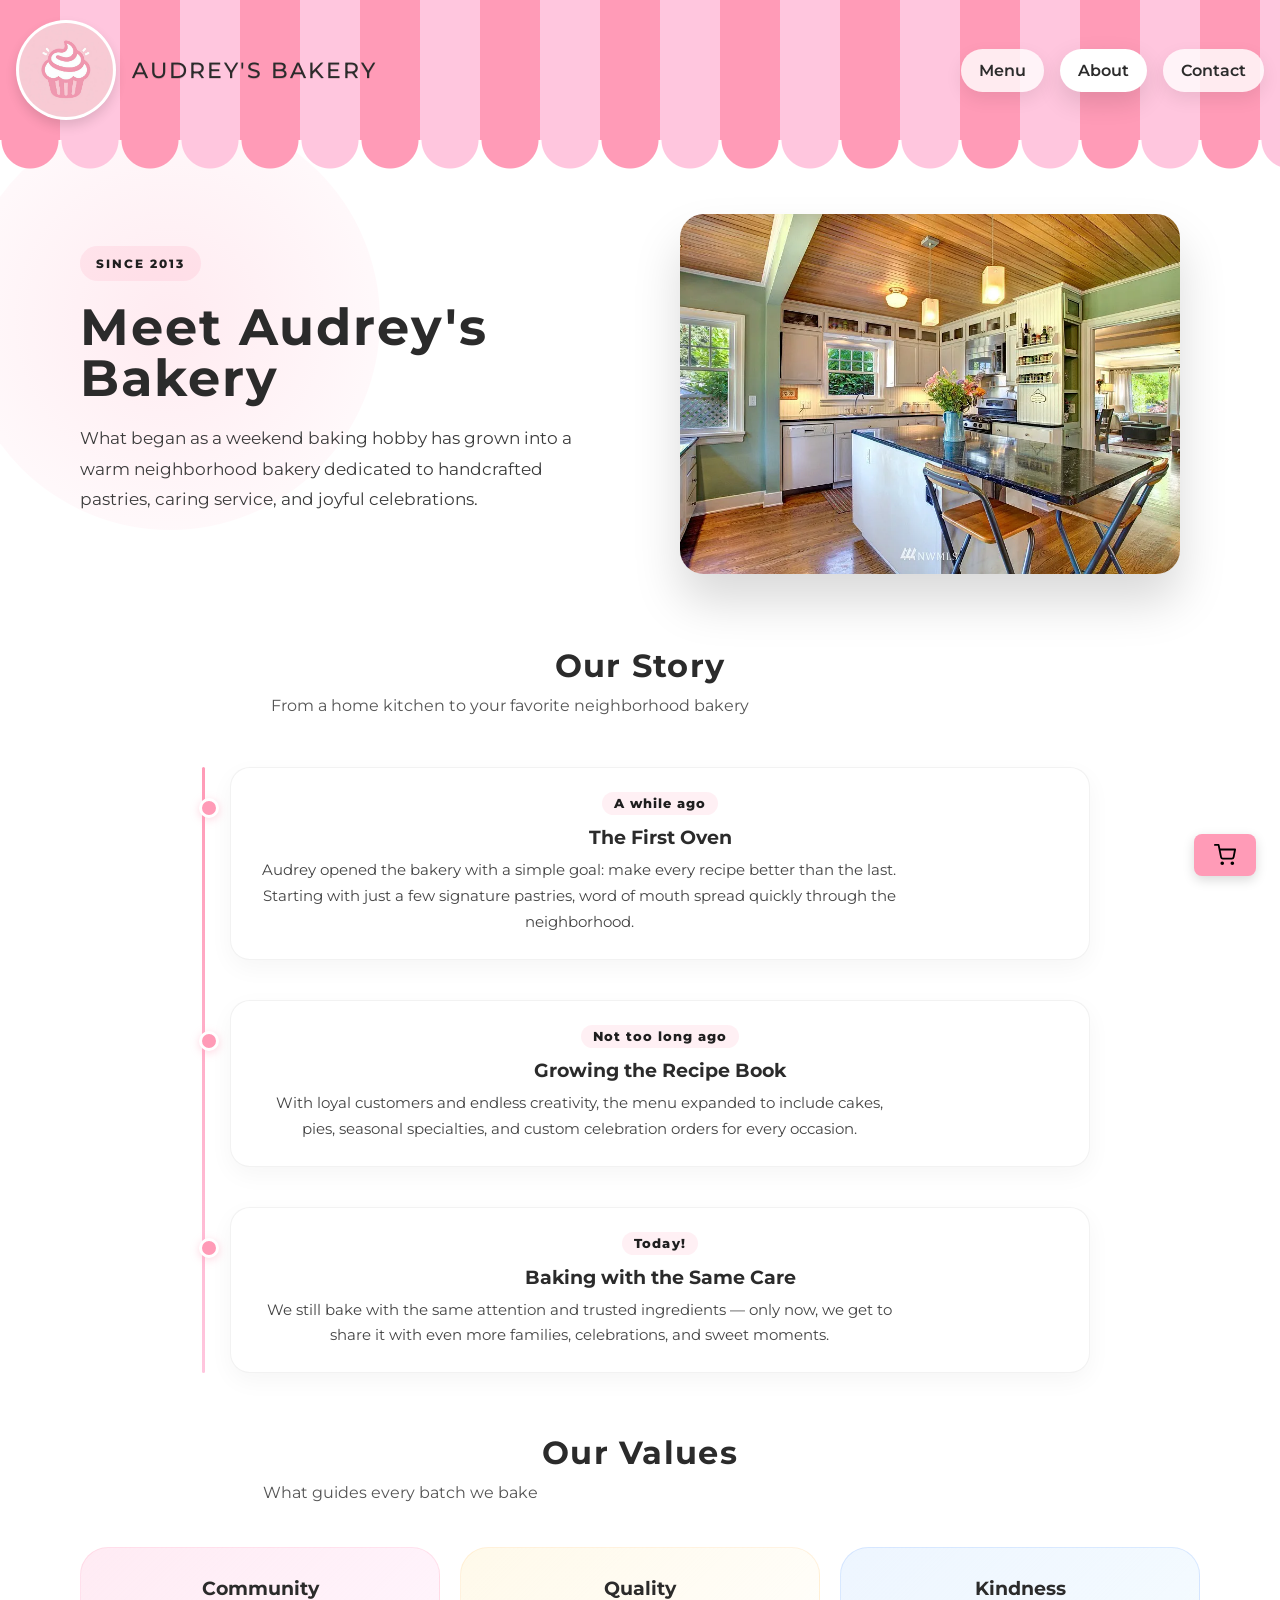
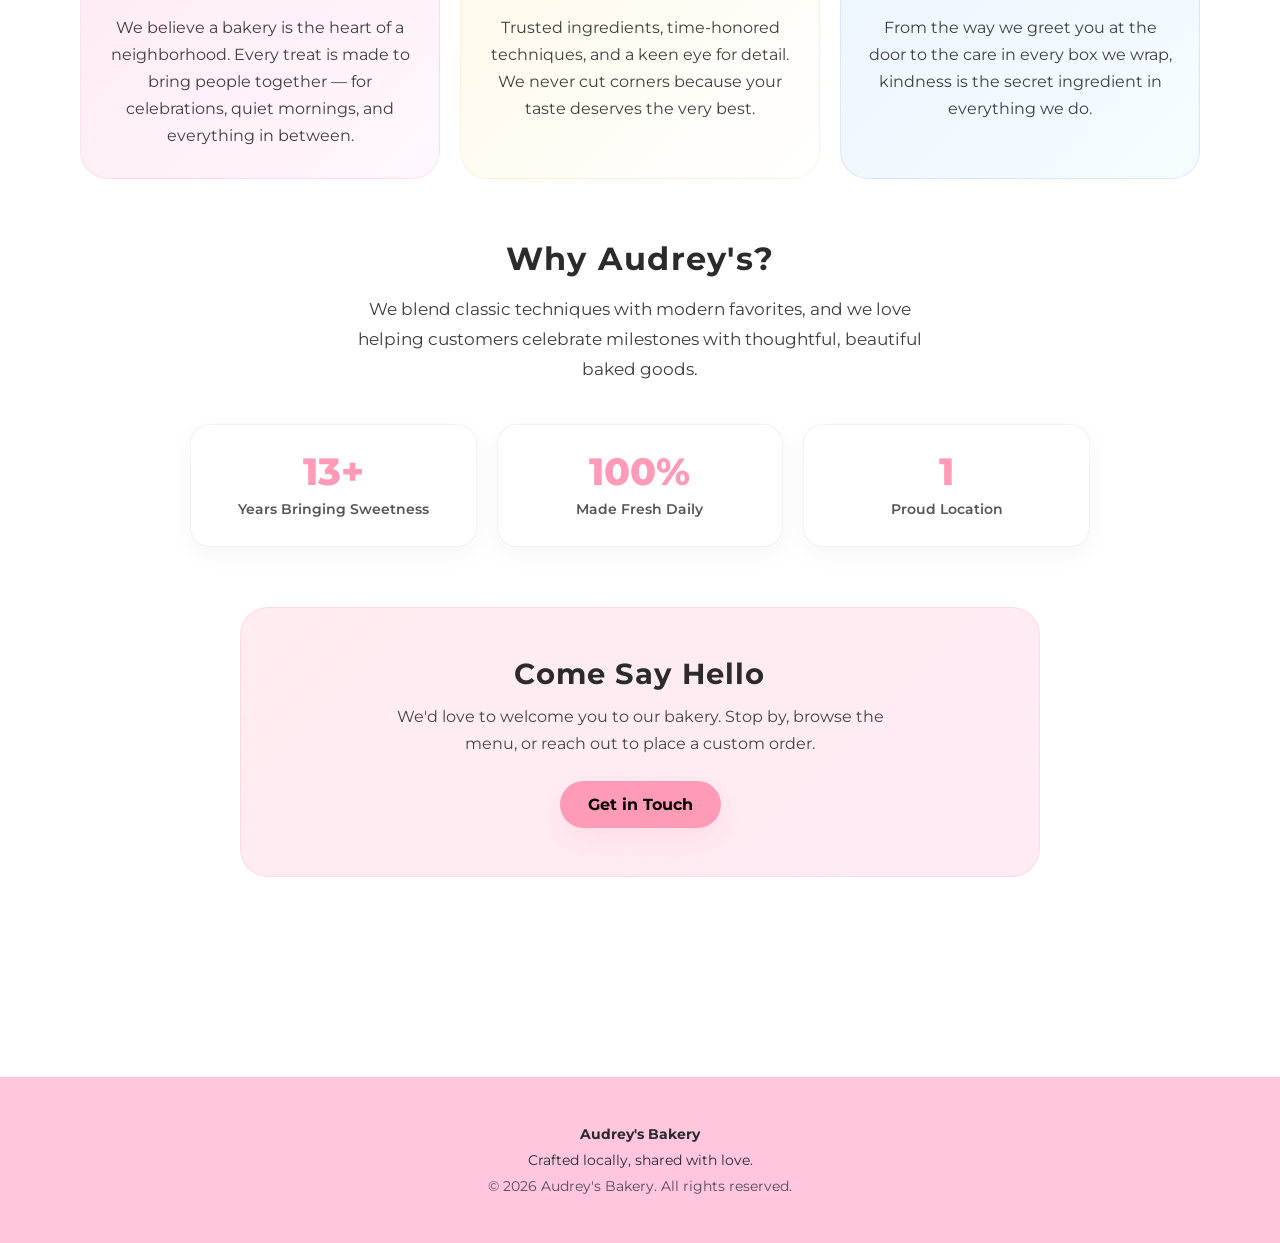
==== commit c3a3241b: "awning moves" ====
--- a/about.html
+++ b/about.html
@@ -9,6 +9,46 @@
     <link rel="preconnect" href="https://fonts.gstatic.com" crossorigin>
     <link href="https://fonts.googleapis.com/css2?family=Bungee&family=Montserrat:ital,wght@0,100..900;1,100..900&display=swap" rel="stylesheet">
     <link rel="stylesheet" href="styles.css">
+    <script>
+        (function(){
+            function init(){
+                const awning = document.querySelector('.awning');
+                const homeBtn = document.querySelector('.home-button');
+                let lastScrollY = window.scrollY;
+
+                function checkAwning(){
+                    if(!awning) return;
+                    const rect = awning.getBoundingClientRect();
+                    const currentScrollY = window.scrollY;
+                    const scrollingUp = currentScrollY < lastScrollY;
+
+                    if(scrollingUp){
+                        awning.classList.remove('shrunk');
+                    } else if(currentScrollY > 50){
+                        awning.classList.add('shrunk');
+                    }
+
+                    lastScrollY = currentScrollY;
+
+                    if(homeBtn){
+                        if(rect.bottom <= 0){
+                            homeBtn.style.display = 'inline-block';
+                        } else {
+                            homeBtn.style.display = 'none';
+                        }
+                    }
+                }
+                window.addEventListener('scroll', checkAwning, {passive:true});
+                window.addEventListener('resize', checkAwning, {passive:true});
+                checkAwning();
+            }
+            if(document.readyState === 'loading'){
+                document.addEventListener('DOMContentLoaded', init);
+            } else {
+                init();
+            }
+        })();
+    </script>
     <style>
         /* ── About Page Styles ── */
         .section-heading p {
--- a/styles.css
+++ b/styles.css
@@ -23,7 +23,7 @@
     height:auto;
 }
 .awning{
-    position:relative;
+    position:fixed;
     display:flex;
     align-items:center;
     justify-content:space-between;
@@ -35,6 +35,36 @@
     overflow:visible;
     background:repeating-linear-gradient(90deg, var(--pink-1) 0 60px, var(--pink-2) 60px 120px);
     z-index:1001;
+    transition: min-height 0.5s ease, padding 0.5s ease;
+}
+.awning.shrunk{
+    min-height:40px;
+    padding:4px 16px;
+}
+.awning.shrunk .brand-link{
+    opacity:0;
+    visibility:hidden;
+}
+.awning.shrunk .site-nav{
+    opacity:0;
+    visibility:hidden;
+}
+.awning.shrunk .brand-img{
+    width:40px;
+    height:40px;
+}
+.awning.shrunk .logo-text{
+    font-size:14px;
+    margin-left:10px;
+}
+.awning.shrunk .site-nav a{
+    padding:6px 12px;
+    font-size:13px;
+}
+.awning.shrunk::before{
+    height:56px;
+    -webkit-mask-size:60px 56px;
+    mask-size:60px 56px;
 }
 .awning .brand-link{
     display:flex;
@@ -48,6 +78,9 @@
     text-decoration:none;
     color:inherit;
     position:relative;
+    opacity:1;
+    visibility:visible;
+    transition: opacity 0.5s ease, visibility 0.5s ease;
 }
 .home-button{
     position:fixed;
@@ -117,6 +150,7 @@
     z-index:999;
     font-family:'Montserrat','Bungee',sans-serif;
     text-align:left;
+    transition: font-size 0.5s ease, margin-left 0.5s ease;
 }
 .awning .brand-img{
     position:relative;
@@ -128,18 +162,23 @@
     border:3px solid rgba(255,255,255,0.65);
     background:#ffffff;
     z-index:1000;
+    transition: width 0.5s ease, height 0.5s ease;
 }
 .awning::before{
     content:"";
     position:absolute;
     left:0;
     right:0;
-    top:calc(100% - 28px);
+    top:100%;
     height:56px;
     pointer-events:none;
-    background:radial-gradient(circle at 30px 0, transparent 28px, var(--page-bg) 29px);
-    background-size:60px 56px;
-    background-repeat:repeat-x;
+    background:repeating-linear-gradient(90deg, var(--pink-1) 0 60px, var(--pink-2) 60px 120px);
+    -webkit-mask-image:radial-gradient(circle at 30px 0, #000 28px, transparent 29px);
+    mask-image:radial-gradient(circle at 30px 0, #000 28px, transparent 29px);
+    -webkit-mask-size:60px 56px;
+    mask-size:60px 56px;
+    -webkit-mask-repeat:repeat-x;
+    mask-repeat:repeat-x;
     z-index:1;
 }
 .site-nav{
@@ -150,6 +189,9 @@
     gap:16px;
     margin:0;
     padding:0;
+    opacity:1;
+    visibility:visible;
+    transition: opacity 0.5s ease, visibility 0.5s ease;
 }
 .site-nav a{
     display:inline-flex;
@@ -174,7 +216,7 @@
     box-shadow:0 10px 26px rgba(0,0,0,0.12);
 }
 main{
-    padding:40px 12px 80px;
+    padding:190px 12px 80px;
     text-align:center;
     position:relative;
     min-height:520px;
